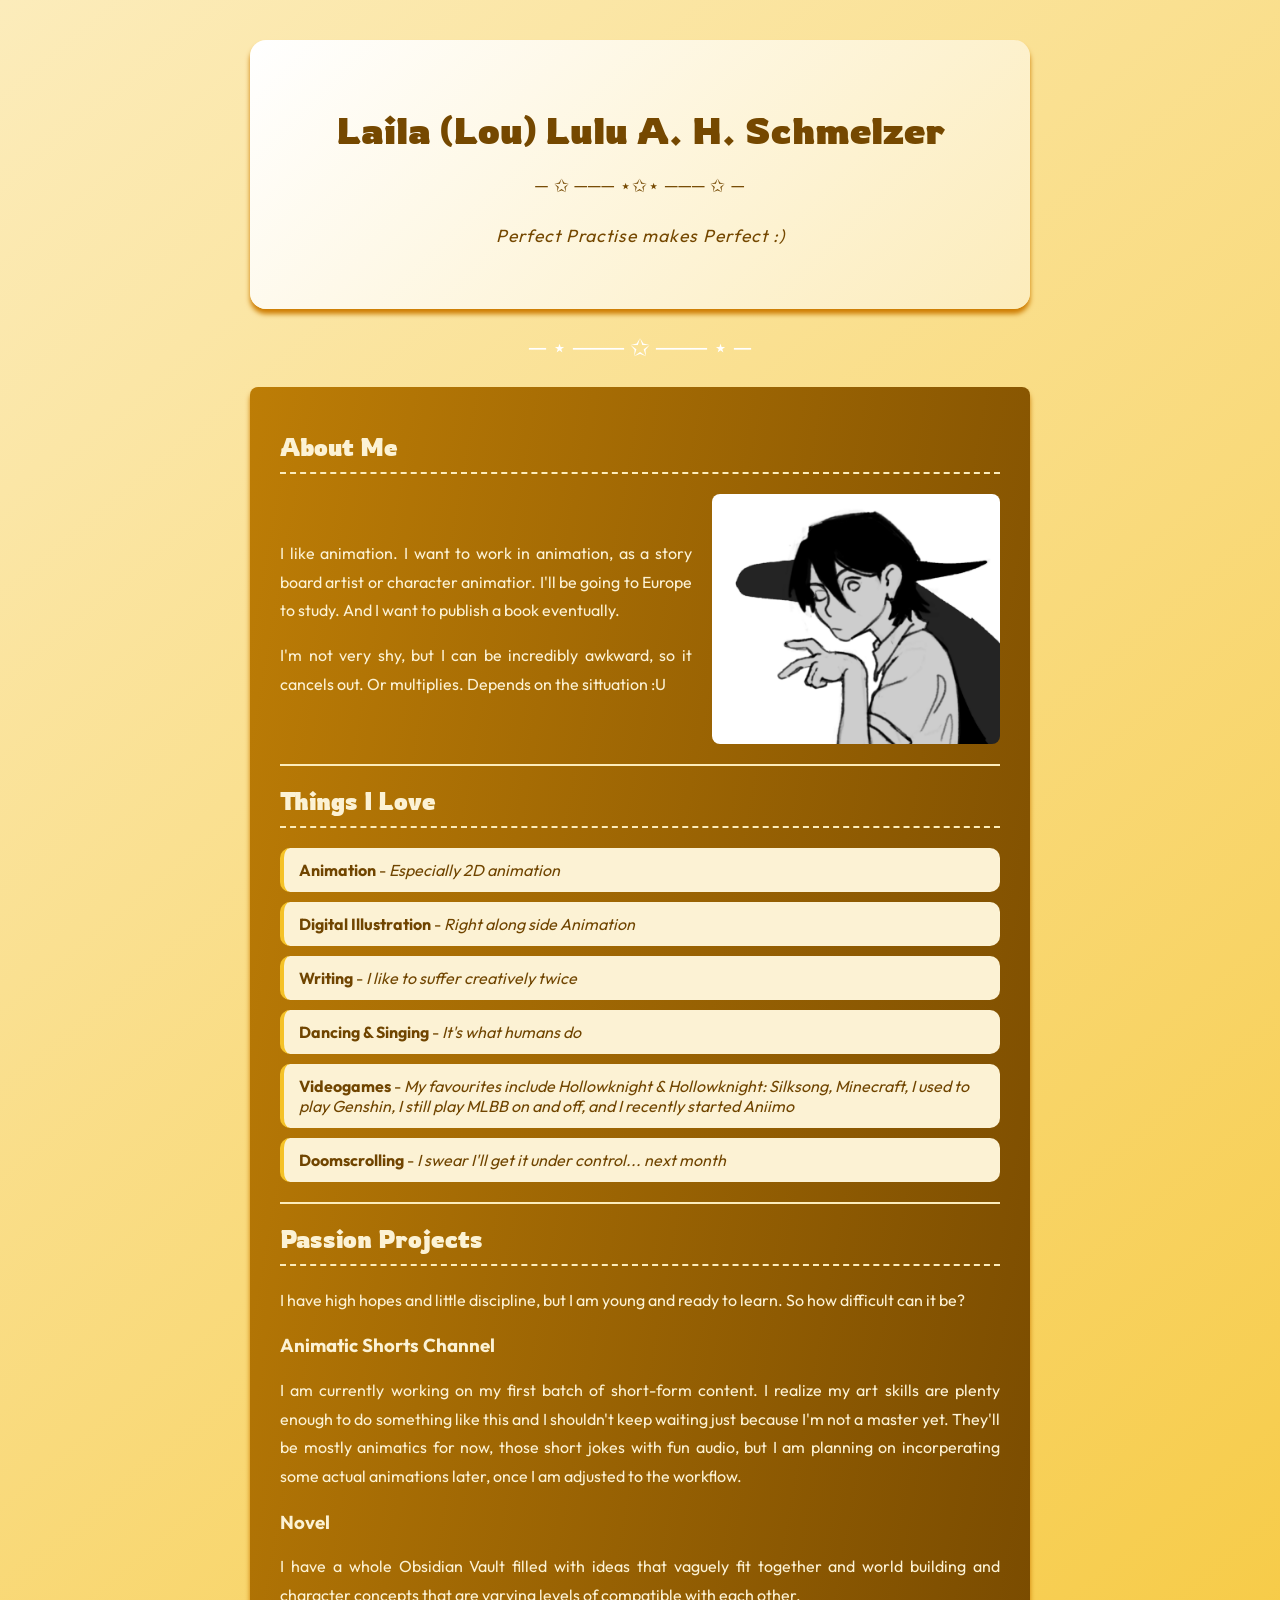
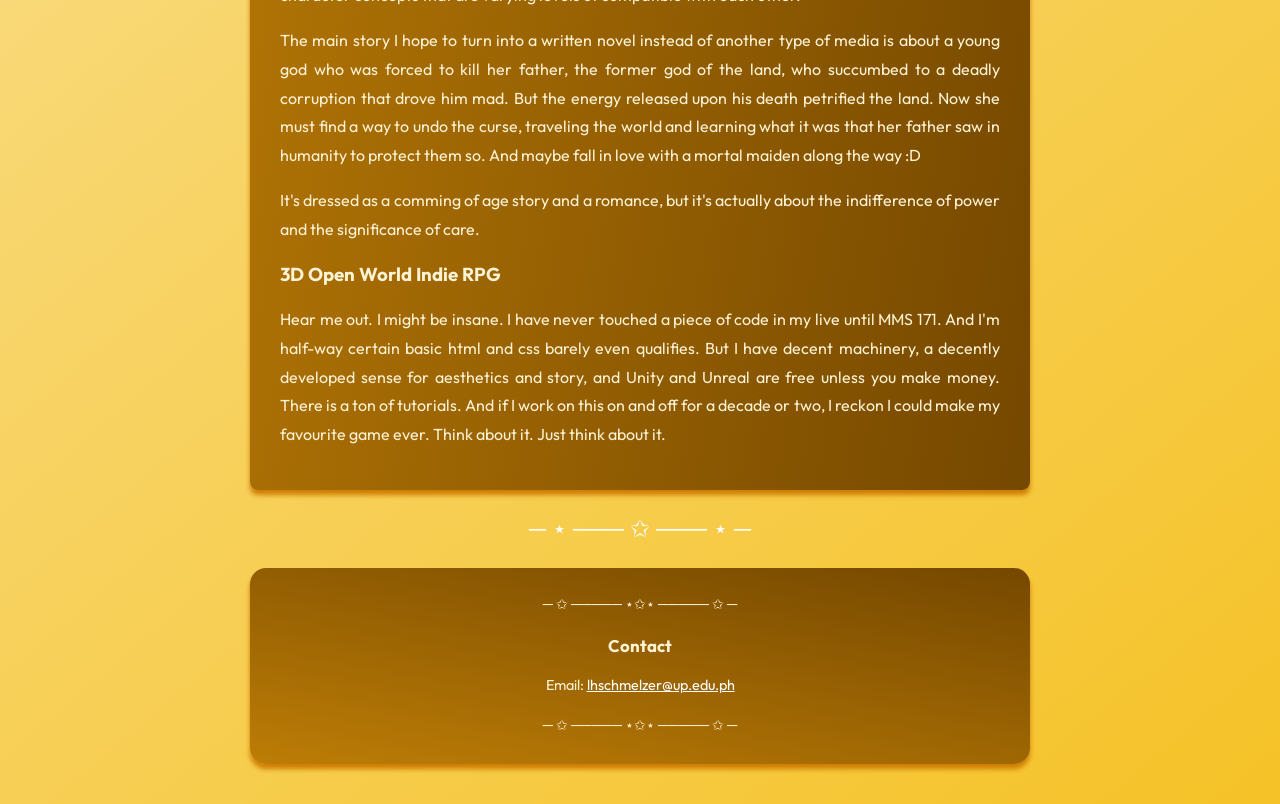
==== index.html @ 39e9dae7 "Update index.html" ====
<!DOCTYPE html>
<html lang="en">
  <head>
    <meta charset="utf-8">
    <meta name="viewport" content="width=device-width, initial-scale=1.0">
    <title>My Profile</title>
    <link rel="stylesheet" href="styles.css">
    <link rel="preconnect" href="https://fonts.googleapis.com">
    <link rel="preconnect" href="https://fonts.gstatic.com" crossorigin>
    <link href="https://fonts.googleapis.com/css2?family=Outfit:wght@100..900&family=Rowdies:wght@300;400;700&display=swap" rel="stylesheet">
  </head>
  <body>
    <div class="container">
    <header>
      <h1 style="text-align: center">Laila (Lou) Lulu A. H. Schmelzer</h1>
      <p style="text-align: center">─ ✩ ─── ⋆✩⋆ ─── ✩ ─</p>
      <p style="text-align: center"><em>Perfect Practise makes Perfect :)</em></p>
  </header>
  <main>
    <div class="decoration"> ─ ⋆ ─── ✩ ─── ⋆ ─ </div>
    <section>
      <h2>About Me</h2>
      <div class="image-text-row">
        <img src="piece.PNG" alt="stylized sketch of me, expression: curious/surprised" class="side-image">
        <div class="text-content">
          <p>I like animation. I want to work in animation, as a story board artist or character animatior. I'll be going to Europe to study. And I want to publish a book eventually.</p>
          <p>I'm not very shy, but I can be incredibly awkward, so it cancels out. Or multiplies. Depends on the sittuation :U</p>
          </div>
      </div>
    <hr>
      <h2>Things I Love</h2>
      <ul>
        <li> <b>Animation</b> - <em>Especially 2D animation</em></li>
        <li> <b>Digital Illustration</b> - <em>Right along side Animation</em></li>
        <li> <b>Writing</b> - <em>I like to suffer creatively twice</em></li>
        <li> <b>Dancing & Singing</b> - <em>It's what humans do</em></li>
        <li> <b>Videogames</b> - <em>My favourites include Hollowknight & Hollowknight: Silksong, Minecraft, 
          I used to play Genshin, I still play MLBB on and off, and I recently started Aniimo</em></li>
        <li> <b>Doomscrolling</b> - <em>I swear I'll get it under control... next month</em></li>
     </ul>
    <hr>
    <h2>Passion Projects</h2>
    <p>I have high hopes and little discipline, but I am young and ready to learn. So how difficult can it be?</p>
      <h3>Animatic Shorts Channel</h3>
      <p>I am currently working on my first batch of short-form content. I realize my art skills are plenty 
        enough to do something like this and I shouldn't keep waiting just because I'm not a master yet. They'll 
        be mostly animatics for now, those short jokes with fun audio, but I am planning on incorperating some 
        actual animations later, once I am adjusted to the workflow.</p>
      <h3>Novel</h3>
      <p>I have a whole Obsidian Vault filled with ideas that vaguely fit together and world building and character 
        concepts that are varying levels of compatible with each other.</p>
      <p>The main story I hope to turn into a written novel instead of another type of media is about a young god who 
        was forced to kill her father, the former god of the land, who succumbed to a deadly corruption that drove him mad. 
        But the energy released upon his death petrified the land. Now she must find a way to undo the curse, traveling 
        the world and learning what it was that her father saw in humanity to protect them so. And maybe fall in love 
        with a mortal maiden along the way :D</p>
      <p>It's dressed as a comming of age story and a romance, but it's actually about the indifference of power and the 
        significance of care.</p>
      <h3>3D Open World Indie RPG</h3>
      <p>Hear me out. I might be insane. I have never touched a piece of code in my live until MMS 171. And I'm half-way 
        certain basic html and css barely even qualifies. But I have decent machinery, a decently developed sense for 
        aesthetics and story, and Unity and Unreal are free unless you make money. There is a ton of tutorials. And if I work 
        on this on and off for a decade or two, I reckon I could make my favourite game ever. Think about it. Just think about it.</p>
    </section>
  <div class="decoration"> ─ ⋆ ─── ✩ ─── ⋆ ─ </div>
  </main>
  <footer>
      <p style="text-align: center">─ ✩ ───── ⋆✩⋆ ───── ✩ ─</p>
      <h3 style="text-align: center">Contact</h3>
      <p style="text-align: center">Email:
        <a href=lhschmelzer@up.edu.ph >lhschmelzer@up.edu.ph</a>
      </p>
      <p style="text-align: center">─ ✩ ───── ⋆✩⋆ ───── ✩ ─</p>
  </footer>
  </div>
  </body>
</html>
---- styles.css ----
* {
  box-sizing: border-box;
}
body {
  background: linear-gradient(140deg, #fcecbb, #f5c227);
  margin: 0;
  padding: 40px 20px;
}
.container {
  max-width: 780px;
  margin: auto;
}
p {
  text-align: justify;
}
header {
  background: linear-gradient(135deg, white, #fcecbb);
  color: #754800;
  text-align: center;
  padding: 40px 20px;
  border-radius: 16px;
  box-shadow: 0 5px 5px #ce7d03;
  overflow: hidden;
  transition: transform 0.3s ease, box-shadow 0.3s ease;
}
header h1 {
  color: #754800;
  font-family: "Rowdies", sans-serif;
  font-size: 2.4em;
  margin-bottom: 10px;
}
header p {
  font-size: 1.1em;
  letter-spacing: 1px;
}
header:hover {
  transform: translateY(-4px);
}
.decoration {
  text-align: center;
  color: white;
  font-size: 24px;
  margin: 25px 0;
}
hr {
  border: none;
  height: 2px;
  background: #fcecbb;
  margin: 20px 0;
}
img {
  max-width: 40%;
  height: auto;
  border-radius: 8px;
  display: block;
}
section {
  background: linear-gradient(100deg, #bd7d06, #754800);
  color: #FCF2D4;
  padding: 25px 30px;
  margin-bottom: 22px;
  border-radius: 8px;
  border: 0px;
  box-shadow: 0 5px 5px #ce7d03;
  transition: transform 0.3s ease, box-shadow 0.3s ease;
}
section:hover {
  transform: translateY(-3px);
}
.image-text-row {
  display: flex;
  align-items: center;
  gap: 20px;
  flex-direction: row-reverse;
}
.side-image {
  max-width: 40%;
  height: auto;
  border-radius: 8px;
}
.text-content {
  flex: 1;
}
@media (max-width: 600px) {
  .image-text-row {
    flex-direction: column;
    gap: 0px;
  }
  .side-image {
    max-width: 80%;
    margin: 0;
  }
}
footer {
  text-align: center;
  background: linear-gradient(10deg, #bd7d06, #754800);
  color: #FCF2D4;
  padding: 10px;
  font-size: 0.9em;
  border-radius: 16px;
  box-shadow: 0 5px 5px #ce7d03;
  overflow: hidden;
  transition: transform 0.3s ease, box-shadow 0.3s ease;
}
footer:hover {
  transform: translateY(-3px);
}
h2 {
  border-bottom: 2px dashed #fcecbb;
  padding-bottom: 10px;
  font-family: "Rowdies", sans-serif;
}
h3 {
  font-family: "Outfit", sans-serif;
}
p {
  line-height: 1.8;
  font-family: "Outfit", sans-serif;
}
ul {
  list-style: none;
  padding-left: 0;
  font-family: "Outfit", sans-serif
}
li {
  background: #FCF2D4;
  color: #704500;
  margin: 10px 0;
  padding: 12px 15px;
  border-radius: 10px;
  border-left: 4px solid #f5c227;
}
h1:hover {
  transform: translateY(-4px);
  transition: transform 0.3s ease, box-shadow 0.3s ease;
}
h2:hover {
  transform: translateY(-4px);
  transition: transform 0.3s ease, box-shadow 0.3s ease;
}
h3:hover {
  transform: translateY(-4px);
  transition: transform 0.3s ease, box-shadow 0.3s ease;
}
p:hover {
  transform: translateY(-4px);
  transition: transform 0.3s ease, box-shadow 0.3s ease;
}
li:hover {
  transform: translateY(-4px);
  transition: transform 0.3s ease, box-shadow 0.3s ease;
}
:hover {
  transform: translateY(-4px);
  transition: transform 0.3s ease, box-shadow 0.3s ease;
}
a:link {
  color: white;
}
.outfit-custom {
  font-family: "Outfit", sans-serif;
  font-optical-sizing: auto;
  font-weight: 400;
  font-style: normal;
}
.rowdies-regular {
  font-family: "Rowdies", sans-serif;
  font-weight: 400;
  font-style: normal;
}
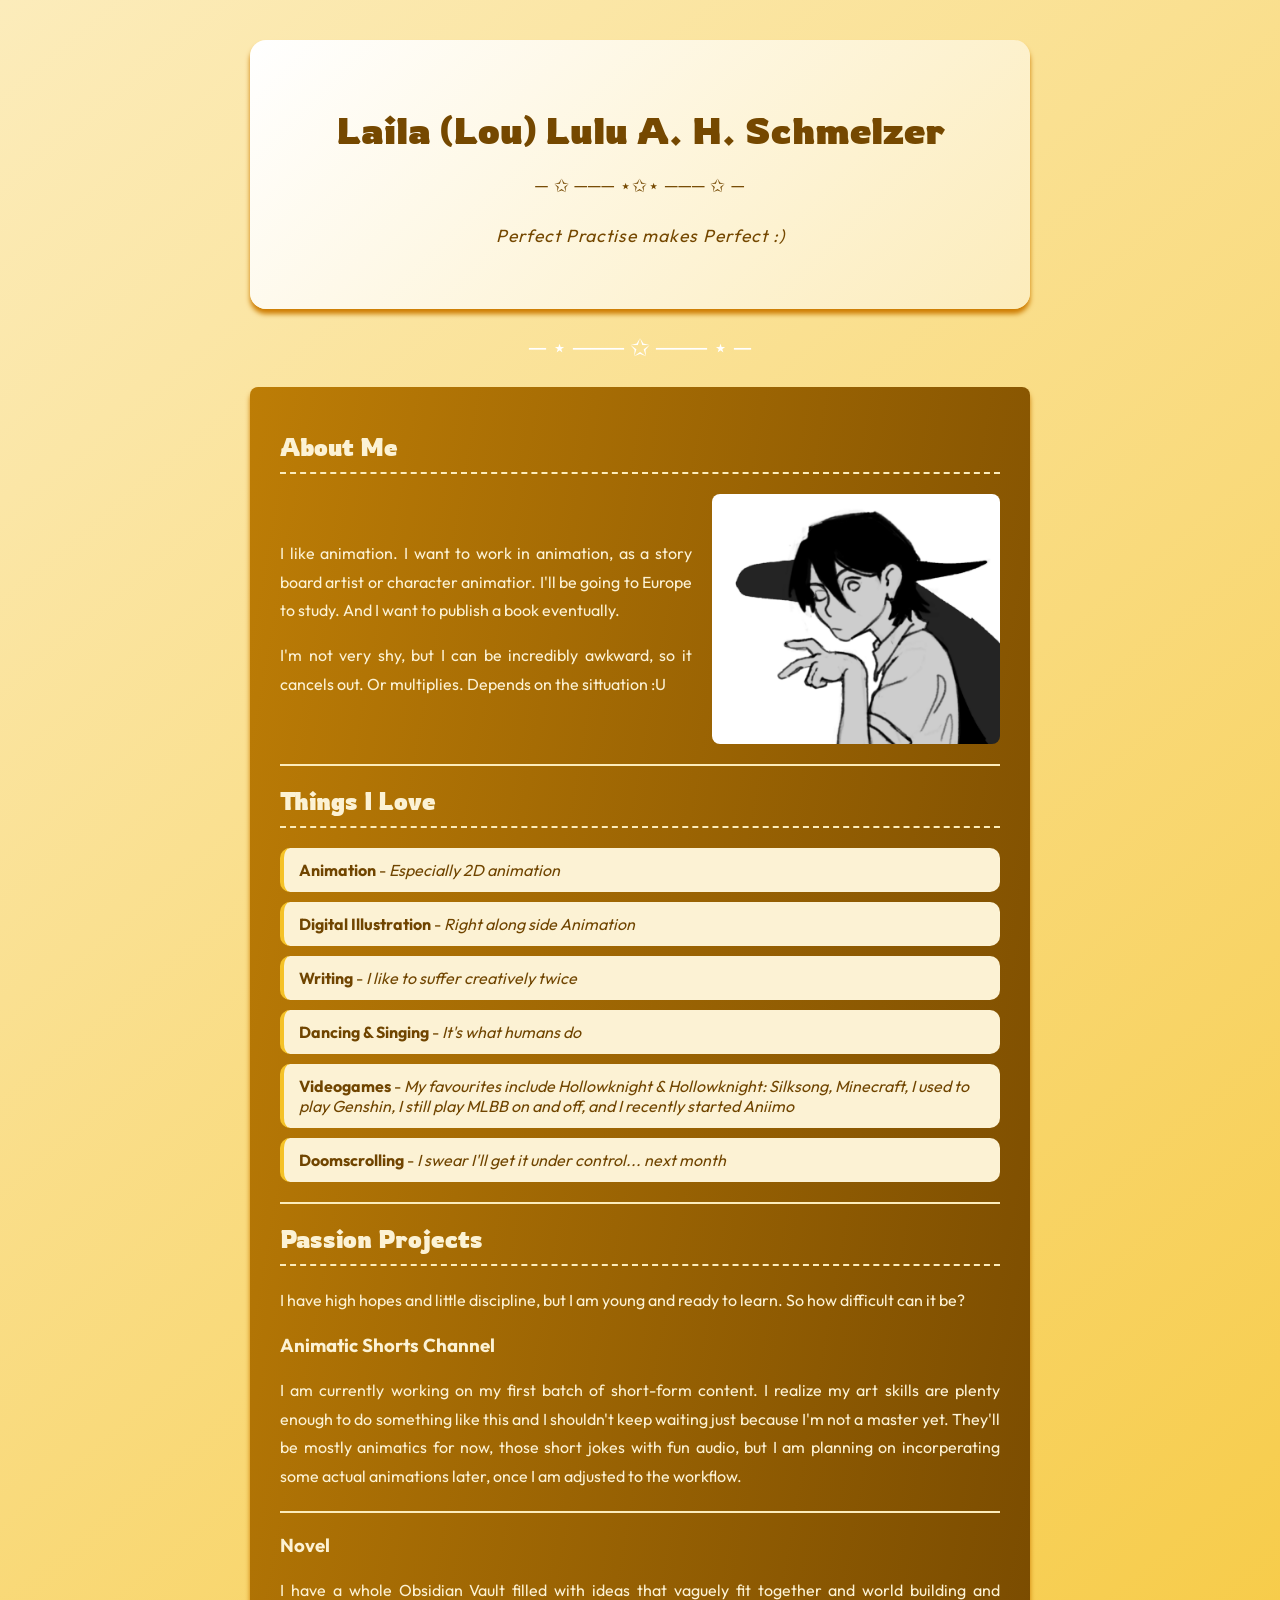
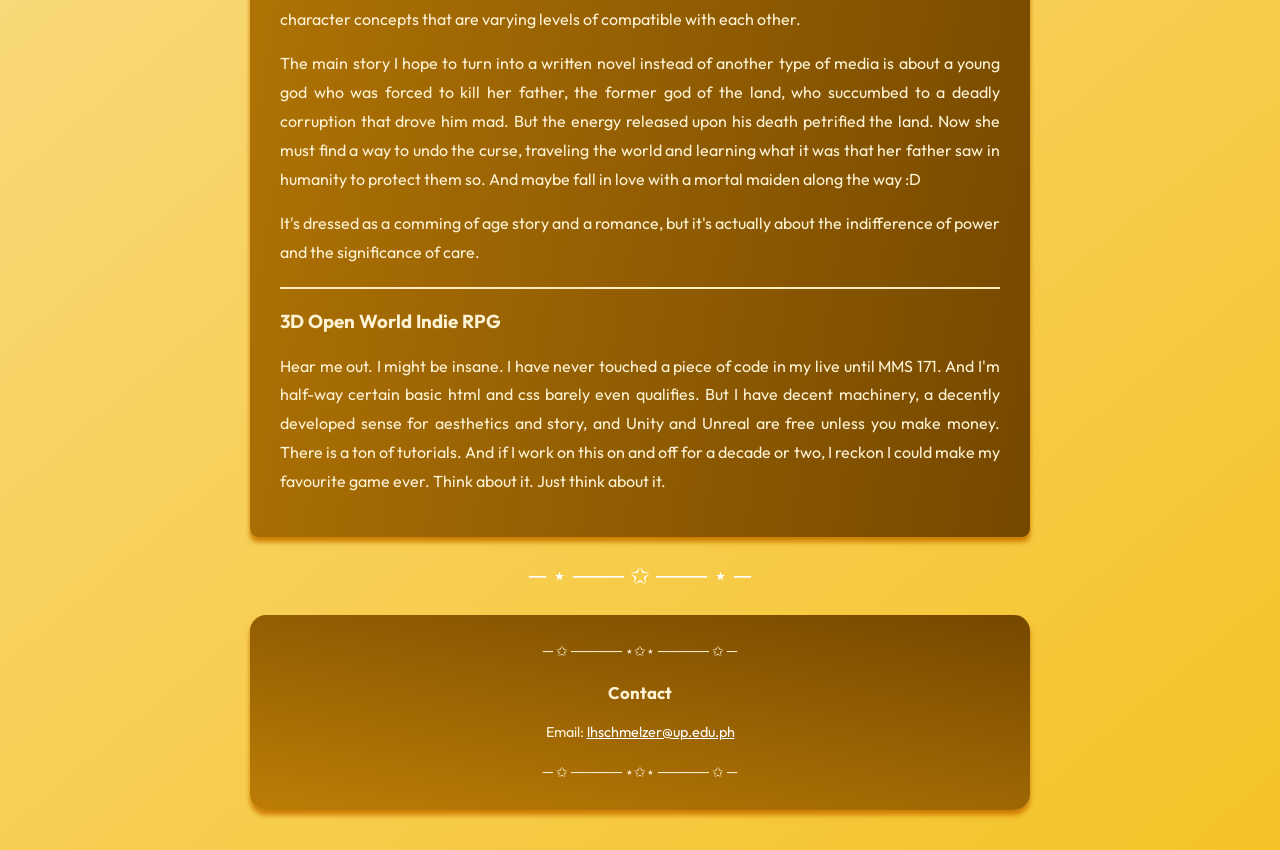
==== commit 60ae78b1: "Update index.html" ====
--- a/index.html
+++ b/index.html
@@ -25,7 +25,7 @@
         <div class="text-content">
           <p>I like animation. I want to work in animation, as a story board artist or character animatior. I'll be going to Europe to study. And I want to publish a book eventually.</p>
           <p>I'm not very shy, but I can be incredibly awkward, so it cancels out. Or multiplies. Depends on the sittuation :U</p>
-          </div>
+        </div>
       </div>
     <hr>
       <h2>Things I Love</h2>
@@ -46,6 +46,7 @@
         enough to do something like this and I shouldn't keep waiting just because I'm not a master yet. They'll 
         be mostly animatics for now, those short jokes with fun audio, but I am planning on incorperating some 
         actual animations later, once I am adjusted to the workflow.</p>
+      <hr>
       <h3>Novel</h3>
       <p>I have a whole Obsidian Vault filled with ideas that vaguely fit together and world building and character 
         concepts that are varying levels of compatible with each other.</p>
@@ -56,6 +57,7 @@
         with a mortal maiden along the way :D</p>
       <p>It's dressed as a comming of age story and a romance, but it's actually about the indifference of power and the 
         significance of care.</p>
+      <hr>
       <h3>3D Open World Indie RPG</h3>
       <p>Hear me out. I might be insane. I have never touched a piece of code in my live until MMS 171. And I'm half-way 
         certain basic html and css barely even qualifies. But I have decent machinery, a decently developed sense for 
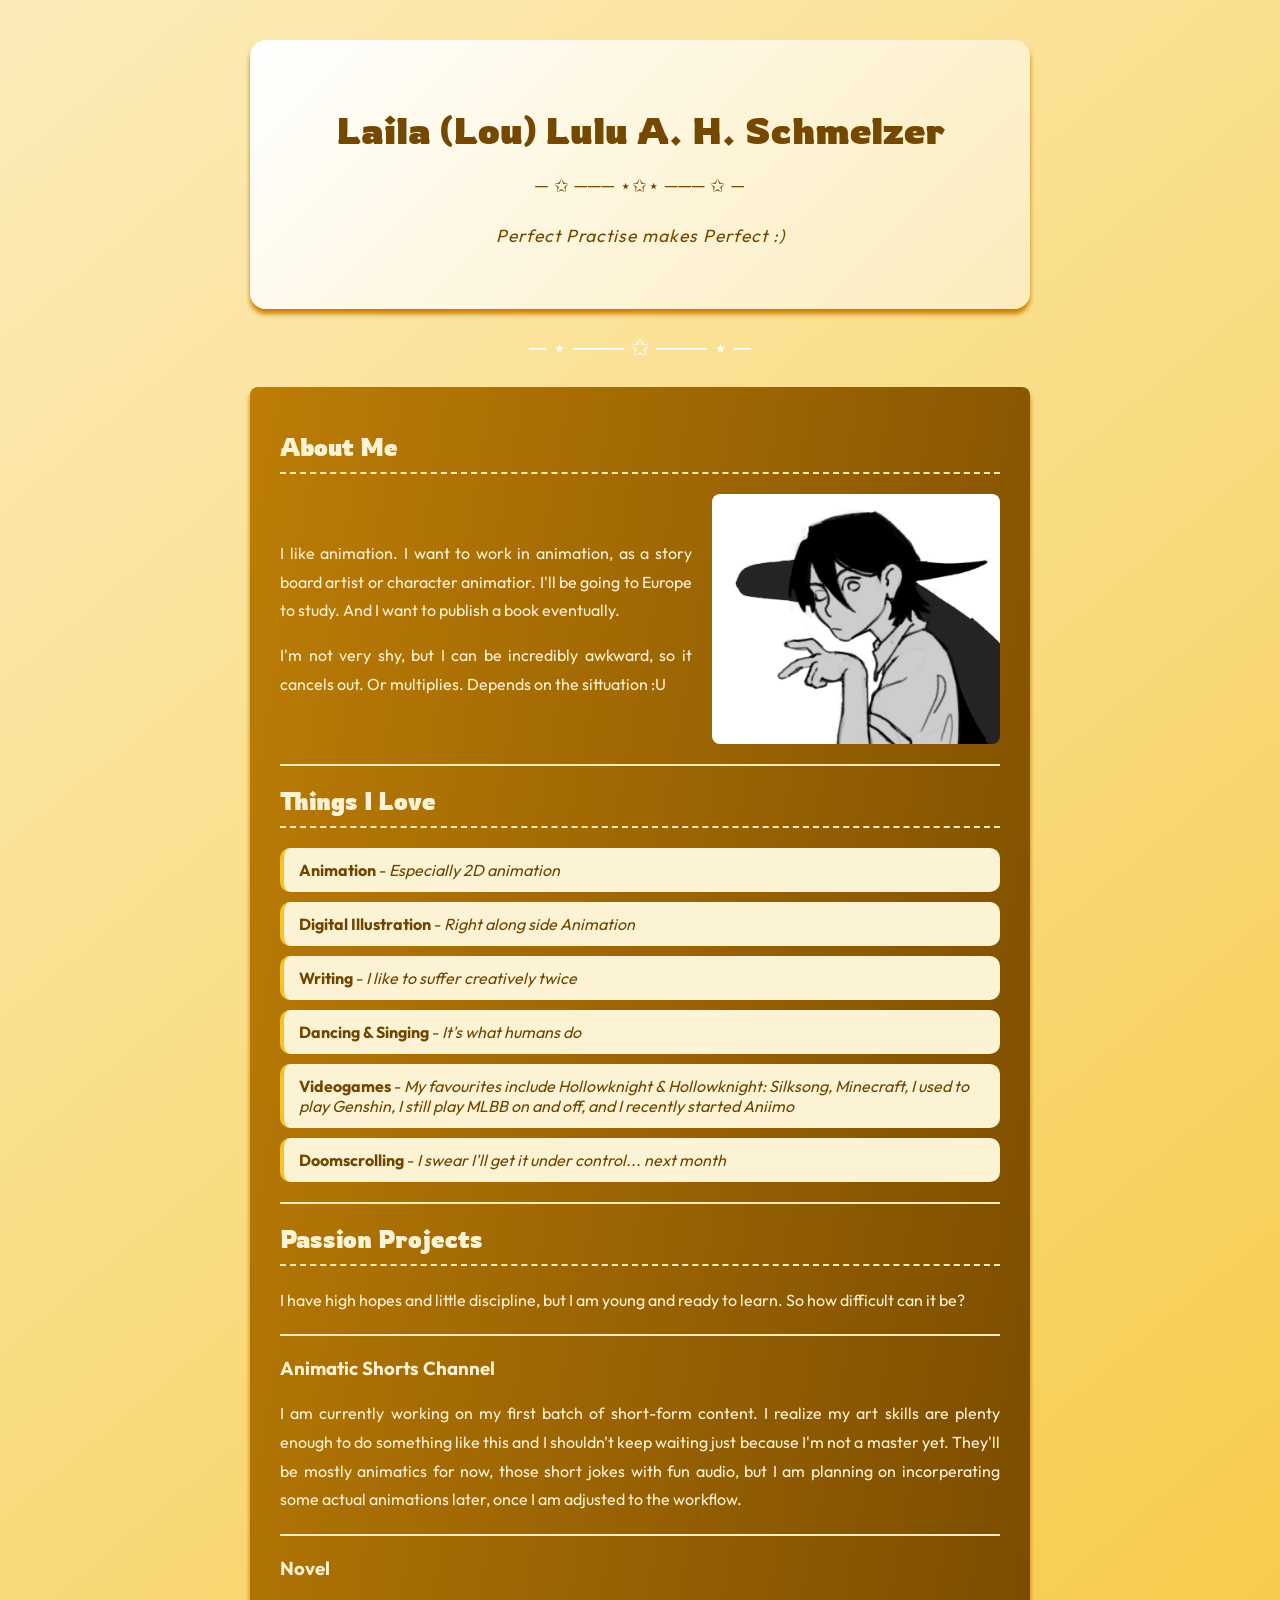
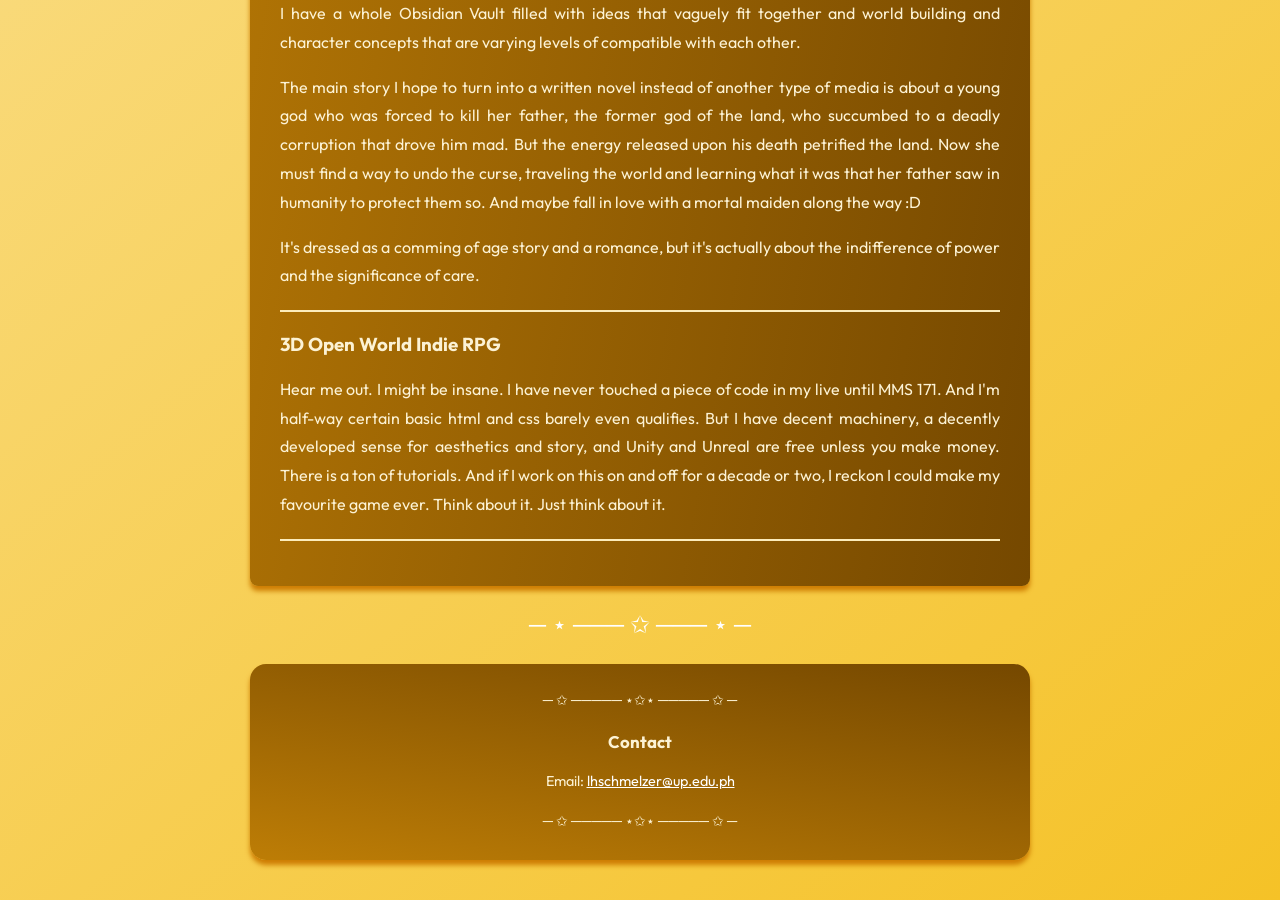
==== commit 2e6cd84b: "Update index.html" ====
--- a/index.html
+++ b/index.html
@@ -41,6 +41,7 @@
     <hr>
     <h2>Passion Projects</h2>
     <p>I have high hopes and little discipline, but I am young and ready to learn. So how difficult can it be?</p>
+      <hr>
       <h3>Animatic Shorts Channel</h3>
       <p>I am currently working on my first batch of short-form content. I realize my art skills are plenty 
         enough to do something like this and I shouldn't keep waiting just because I'm not a master yet. They'll 
@@ -63,6 +64,7 @@
         certain basic html and css barely even qualifies. But I have decent machinery, a decently developed sense for 
         aesthetics and story, and Unity and Unreal are free unless you make money. There is a ton of tutorials. And if I work 
         on this on and off for a decade or two, I reckon I could make my favourite game ever. Think about it. Just think about it.</p>
+      <hr>
     </section>
   <div class="decoration"> ─ ⋆ ─── ✩ ─── ⋆ ─ </div>
   </main>
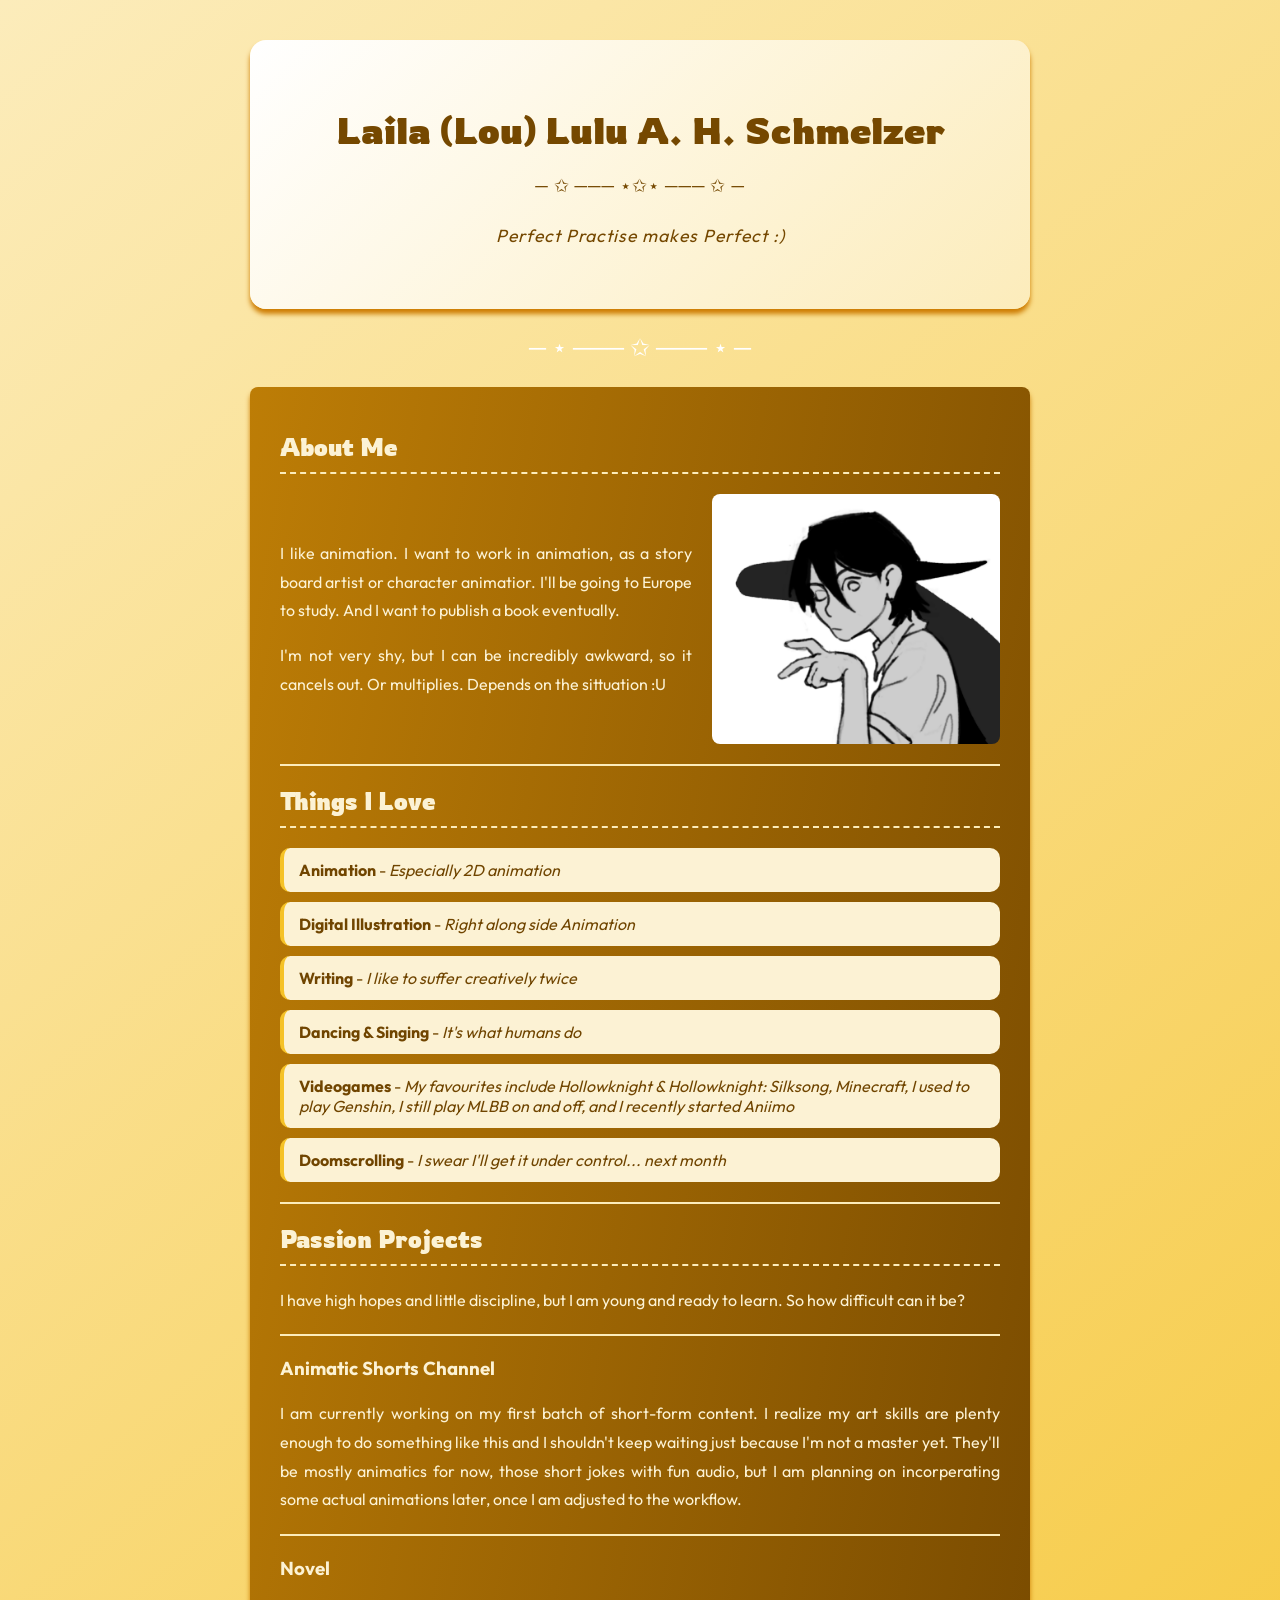
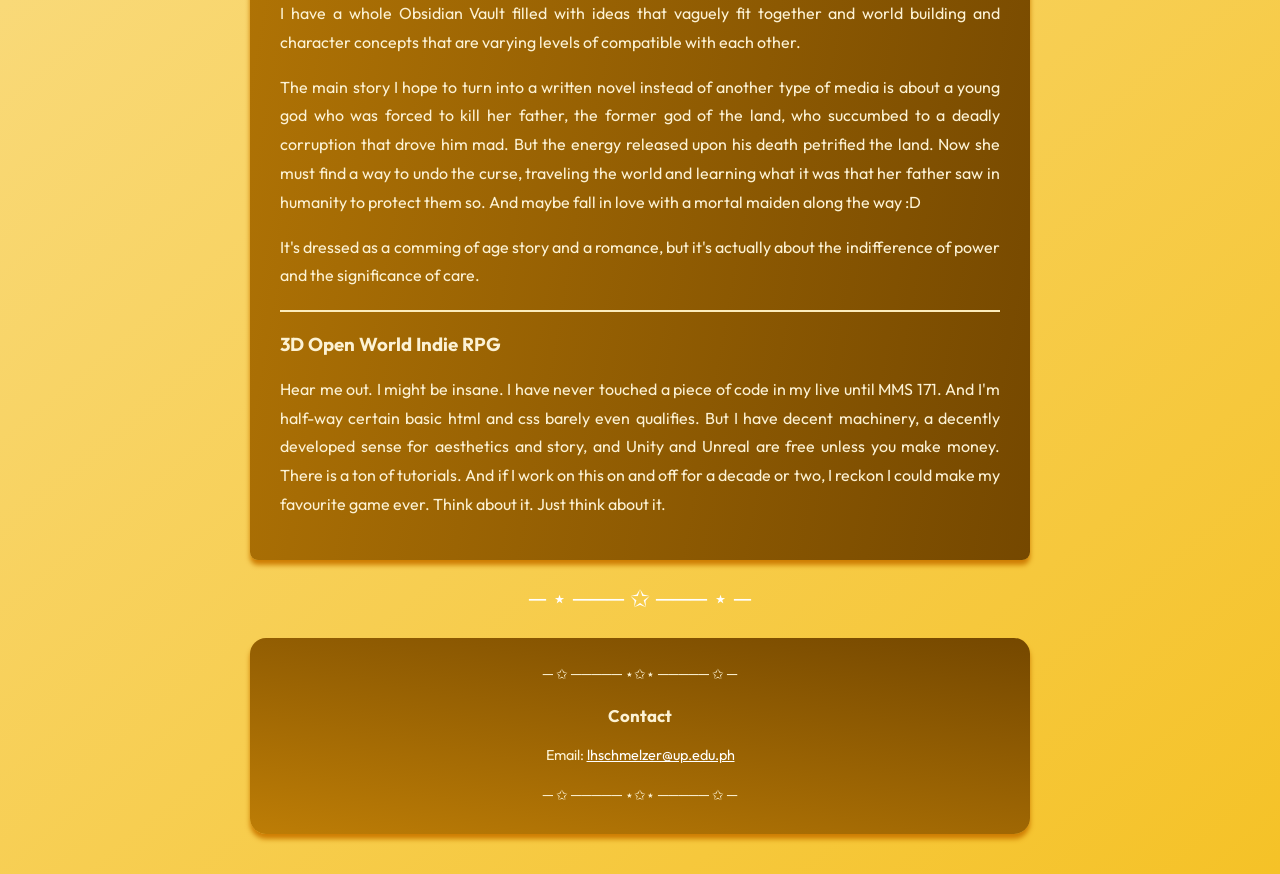
==== commit 6f702ab7: "Update index.html" ====
--- a/index.html
+++ b/index.html
@@ -64,7 +64,6 @@
         certain basic html and css barely even qualifies. But I have decent machinery, a decently developed sense for 
         aesthetics and story, and Unity and Unreal are free unless you make money. There is a ton of tutorials. And if I work 
         on this on and off for a decade or two, I reckon I could make my favourite game ever. Think about it. Just think about it.</p>
-      <hr>
     </section>
   <div class="decoration"> ─ ⋆ ─── ✩ ─── ⋆ ─ </div>
   </main>
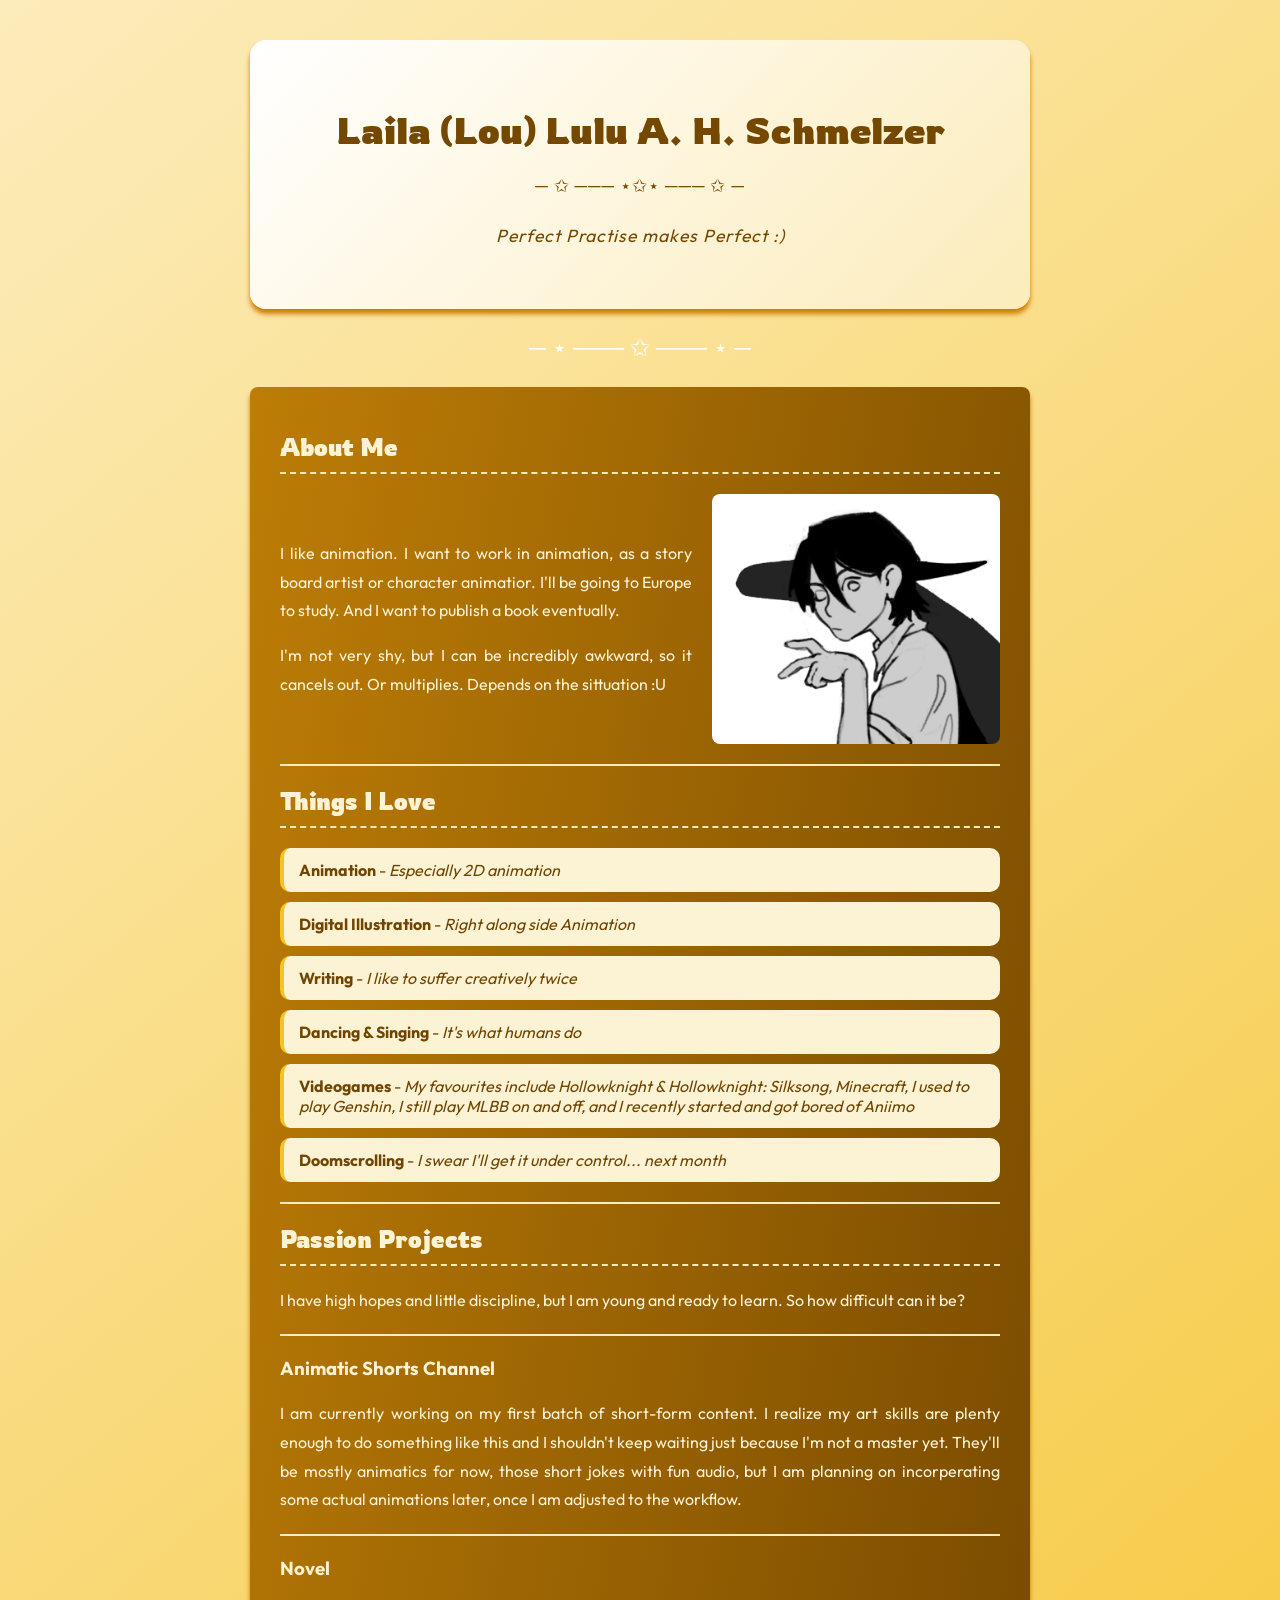
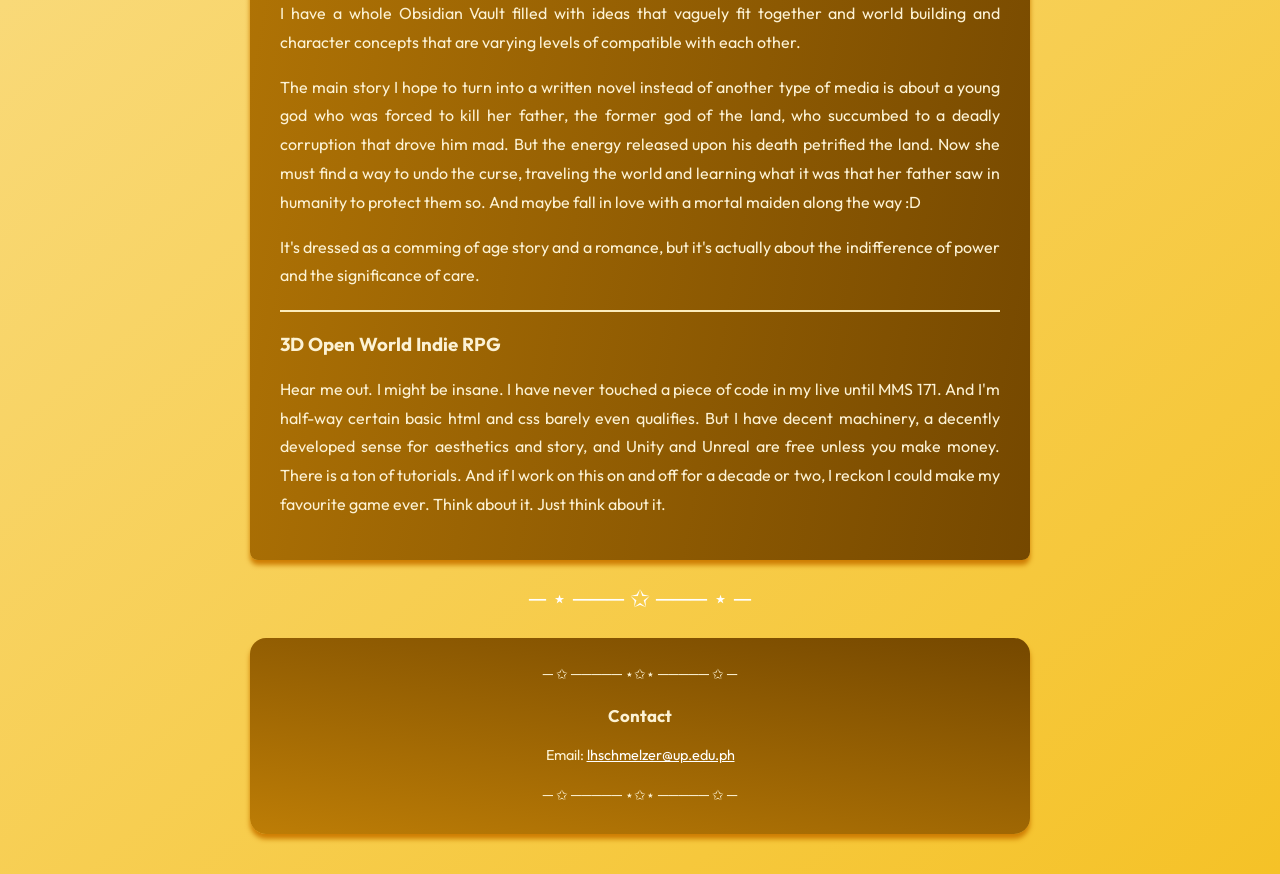
==== commit 0cb43f97: "Update index.html" ====
--- a/index.html
+++ b/index.html
@@ -35,7 +35,7 @@
         <li> <b>Writing</b> - <em>I like to suffer creatively twice</em></li>
         <li> <b>Dancing & Singing</b> - <em>It's what humans do</em></li>
         <li> <b>Videogames</b> - <em>My favourites include Hollowknight & Hollowknight: Silksong, Minecraft, 
-          I used to play Genshin, I still play MLBB on and off, and I recently started Aniimo</em></li>
+          I used to play Genshin, I still play MLBB on and off, and I recently started and got bored of Aniimo</em></li>
         <li> <b>Doomscrolling</b> - <em>I swear I'll get it under control... next month</em></li>
      </ul>
     <hr>
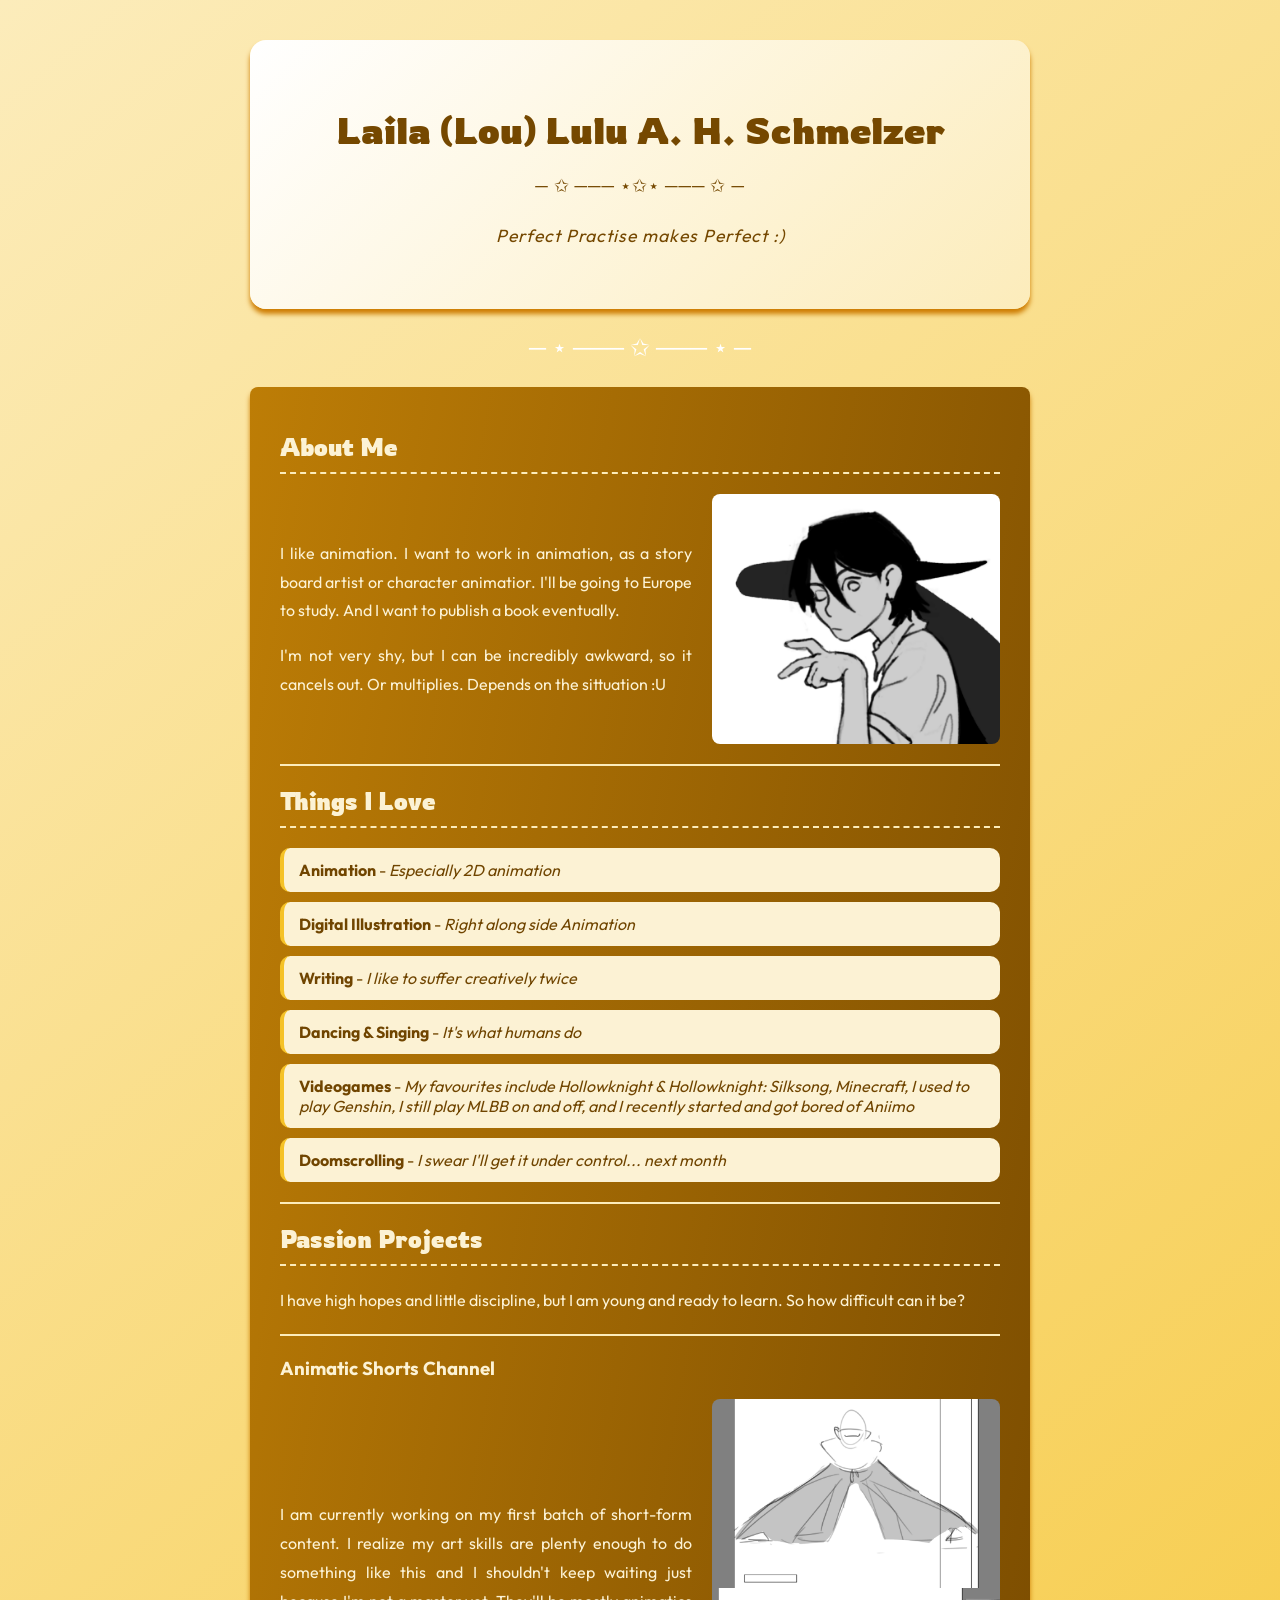
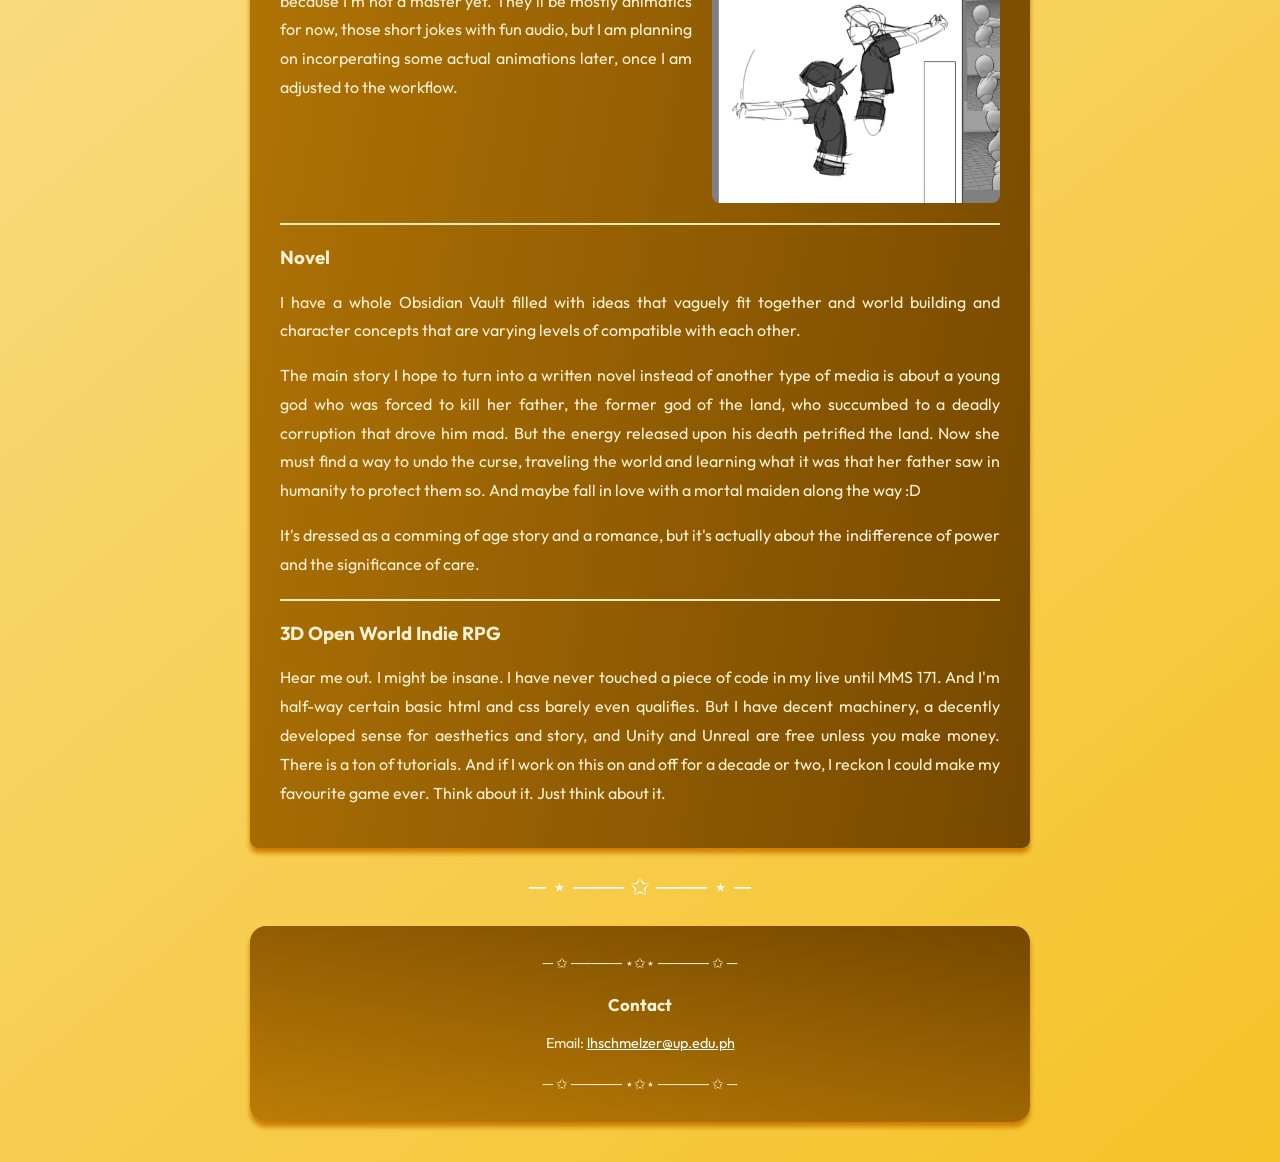
==== commit 079b4128: "Update index.html" ====
--- a/index.html
+++ b/index.html
@@ -43,10 +43,12 @@
     <p>I have high hopes and little discipline, but I am young and ready to learn. So how difficult can it be?</p>
       <hr>
       <h3>Animatic Shorts Channel</h3>
-      <p>I am currently working on my first batch of short-form content. I realize my art skills are plenty 
-        enough to do something like this and I shouldn't keep waiting just because I'm not a master yet. They'll 
-        be mostly animatics for now, those short jokes with fun audio, but I am planning on incorperating some 
-        actual animations later, once I am adjusted to the workflow.</p>
+      <div class="image-text-row">
+        <img src="Other.PNG" alt="screenshots of sketches of my work-in-progress shorts">
+        <div class="text-content">
+          <p>I am currently working on my first batch of short-form content. I realize my art skills are plenty enough to do something like this and I shouldn't keep waiting just because I'm not a master yet. They'll be mostly animatics for now, those short jokes with fun audio, but I am planning on incorperating some actual animations later, once I am adjusted to the workflow.</p>
+        </div>
+      </div>
       <hr>
       <h3>Novel</h3>
       <p>I have a whole Obsidian Vault filled with ideas that vaguely fit together and world building and character 
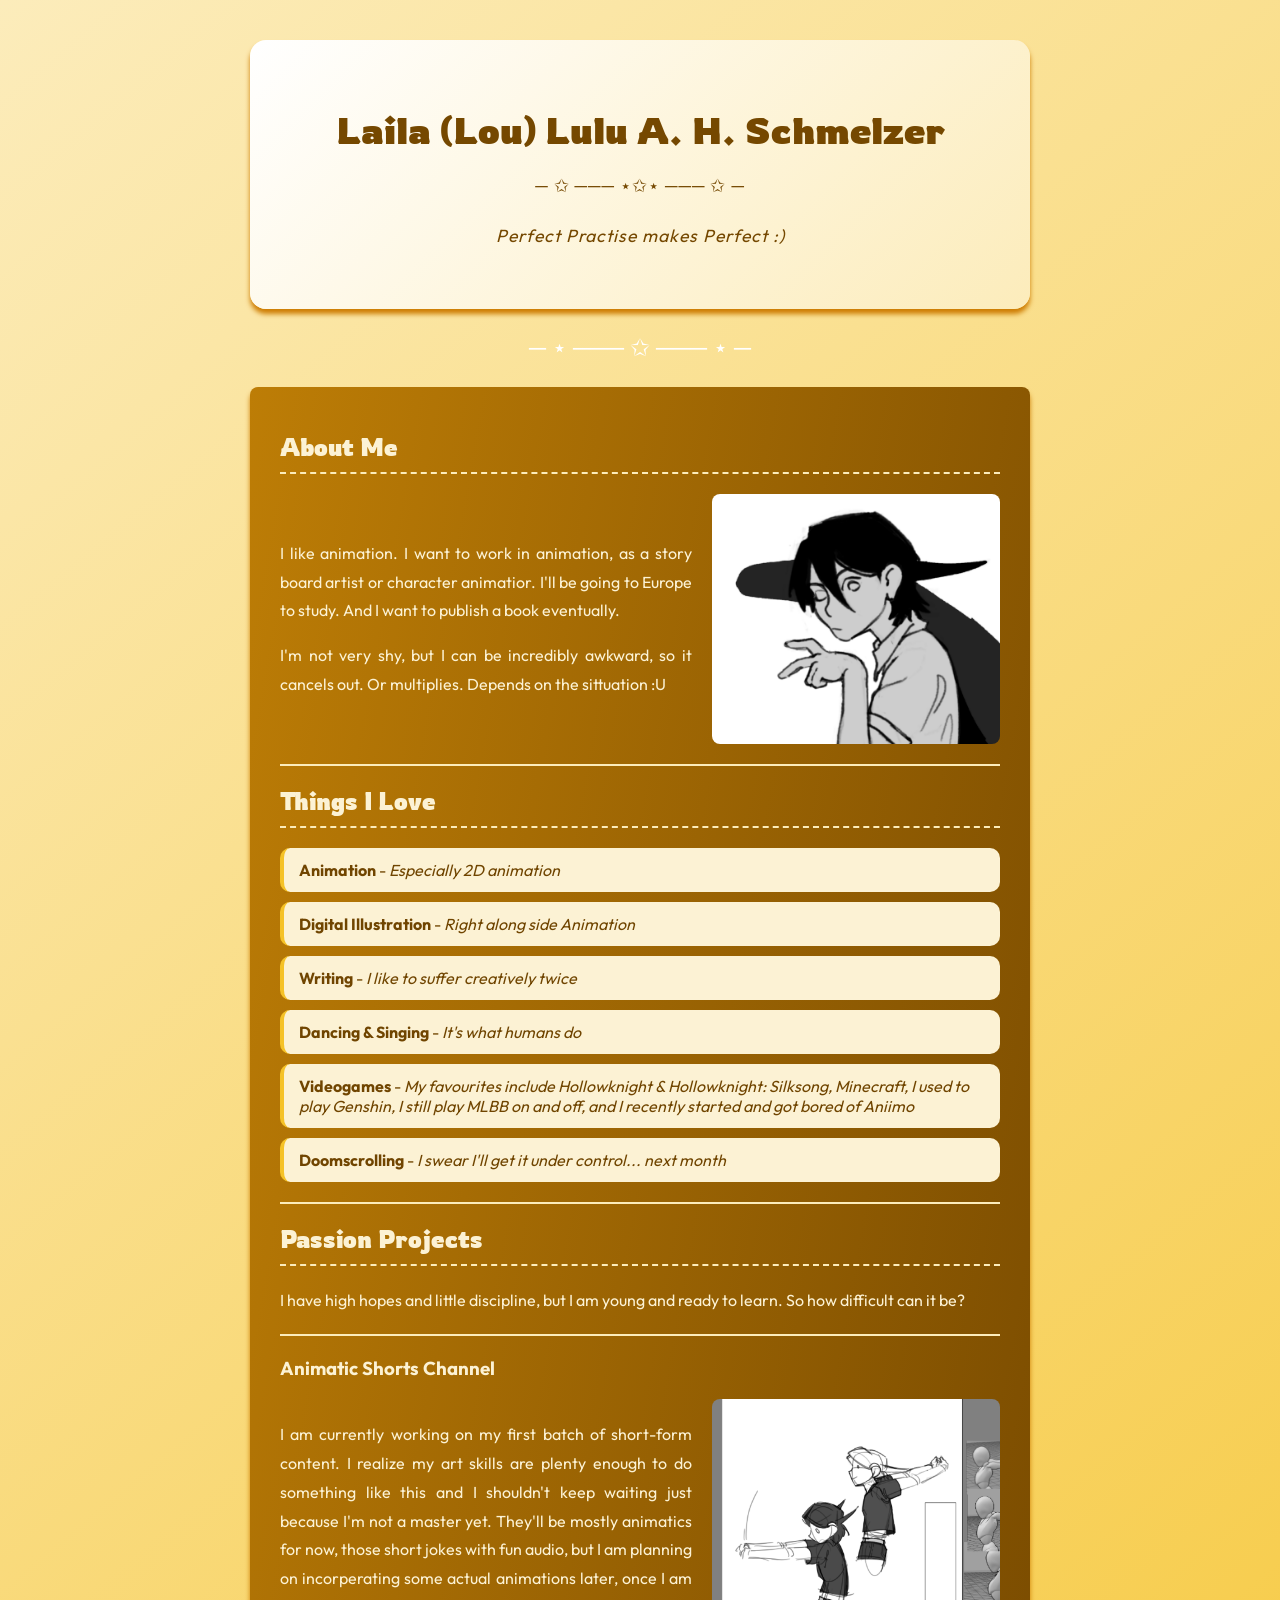
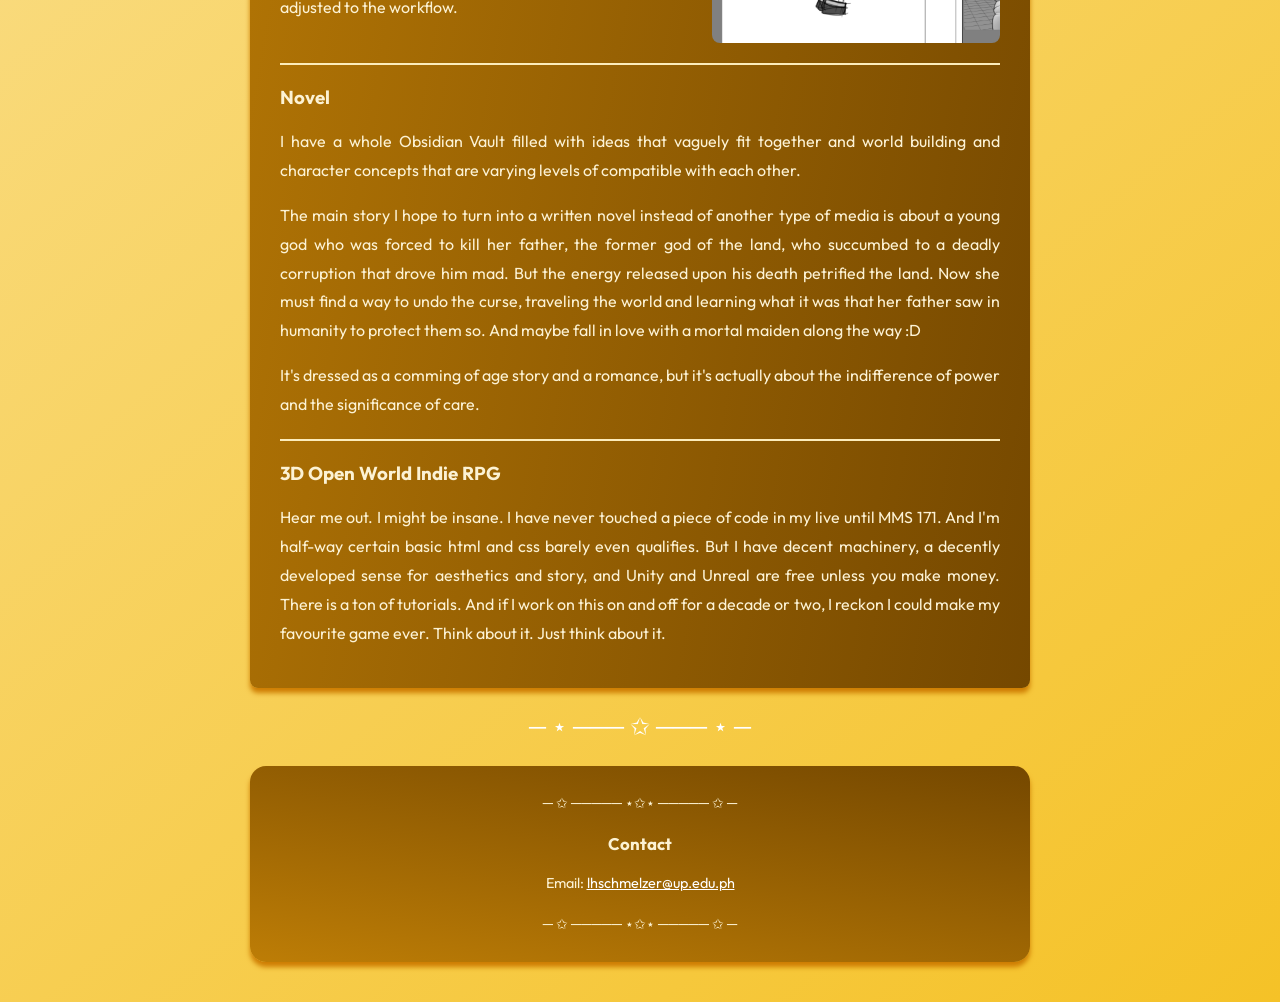
==== commit 134fbfb9: "Update index.html" ====
--- a/index.html
+++ b/index.html
@@ -44,7 +44,7 @@
       <hr>
       <h3>Animatic Shorts Channel</h3>
       <div class="image-text-row">
-        <img src="Other.PNG" alt="screenshots of sketches of my work-in-progress shorts">
+        <img src="Other.PNG" alt="screenshots of sketches of my work-in-progress shorts" class="side-image">
         <div class="text-content">
           <p>I am currently working on my first batch of short-form content. I realize my art skills are plenty enough to do something like this and I shouldn't keep waiting just because I'm not a master yet. They'll be mostly animatics for now, those short jokes with fun audio, but I am planning on incorperating some actual animations later, once I am adjusted to the workflow.</p>
         </div>
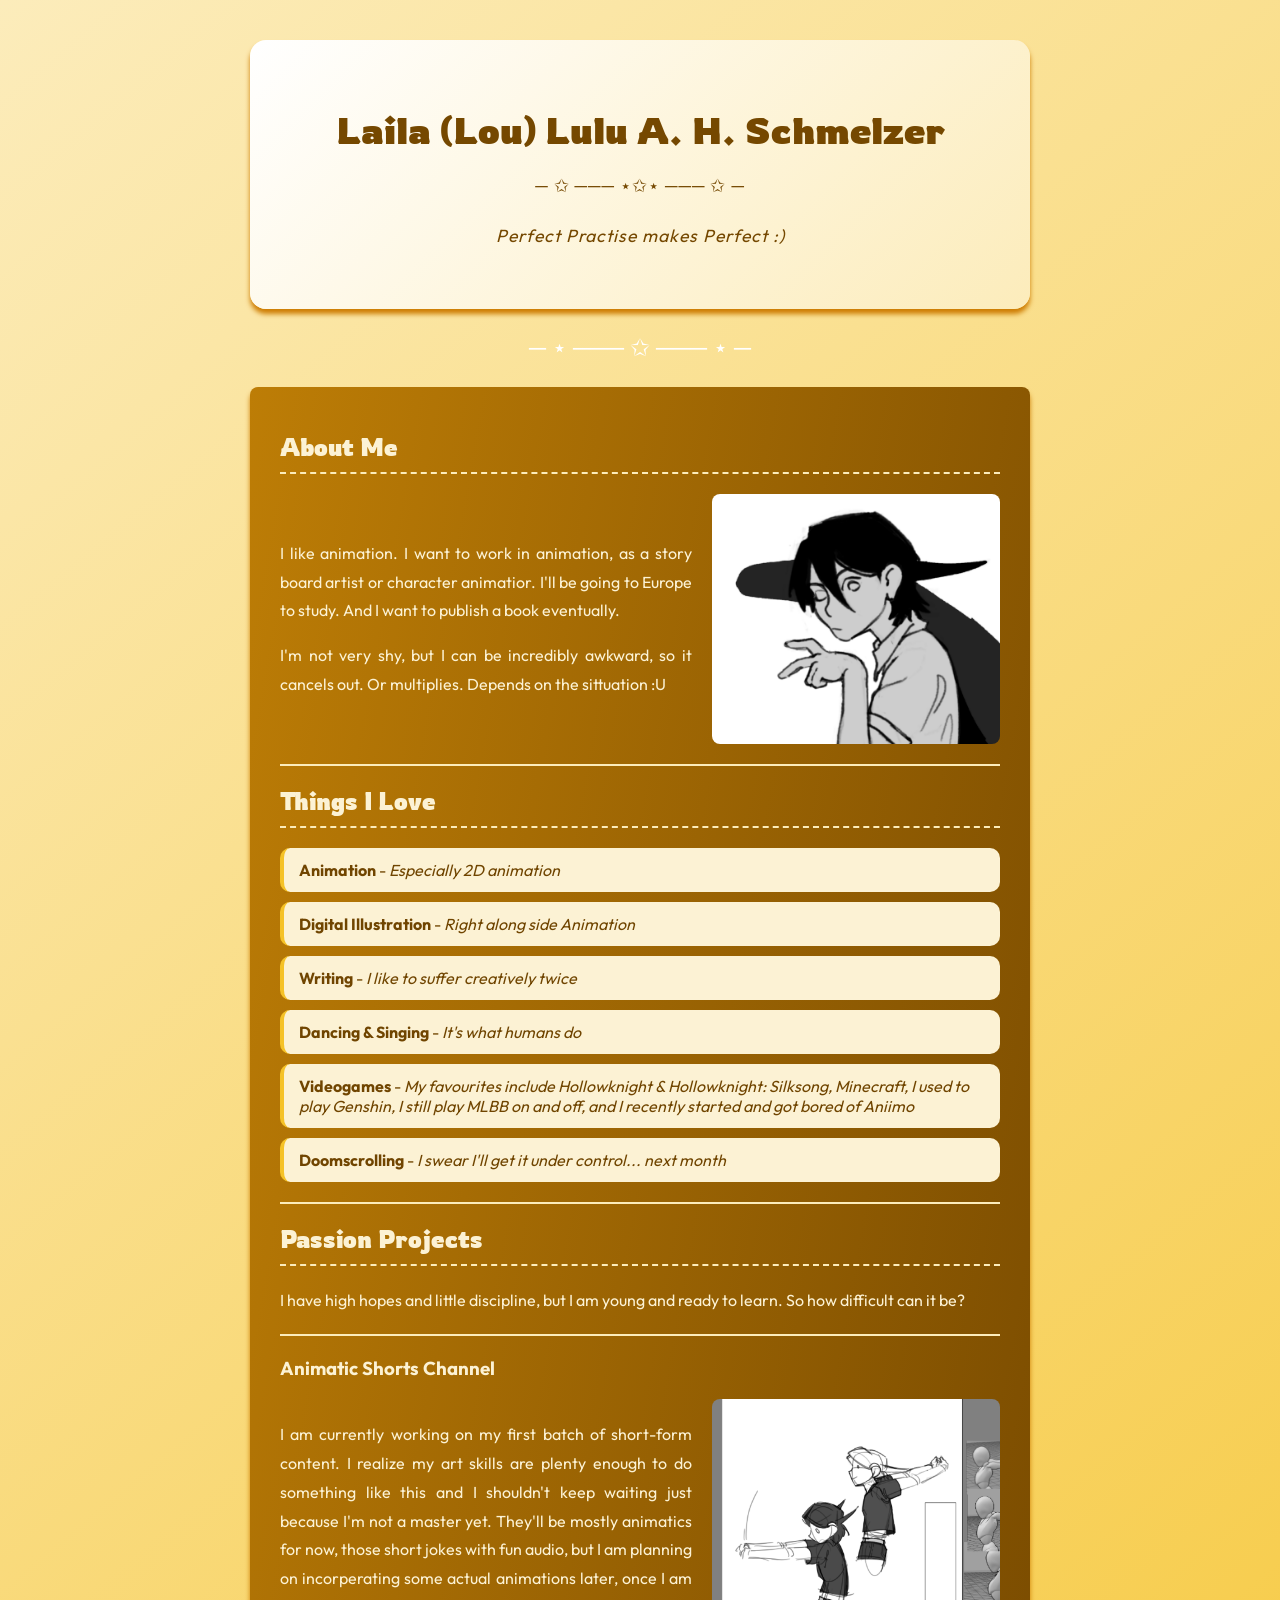
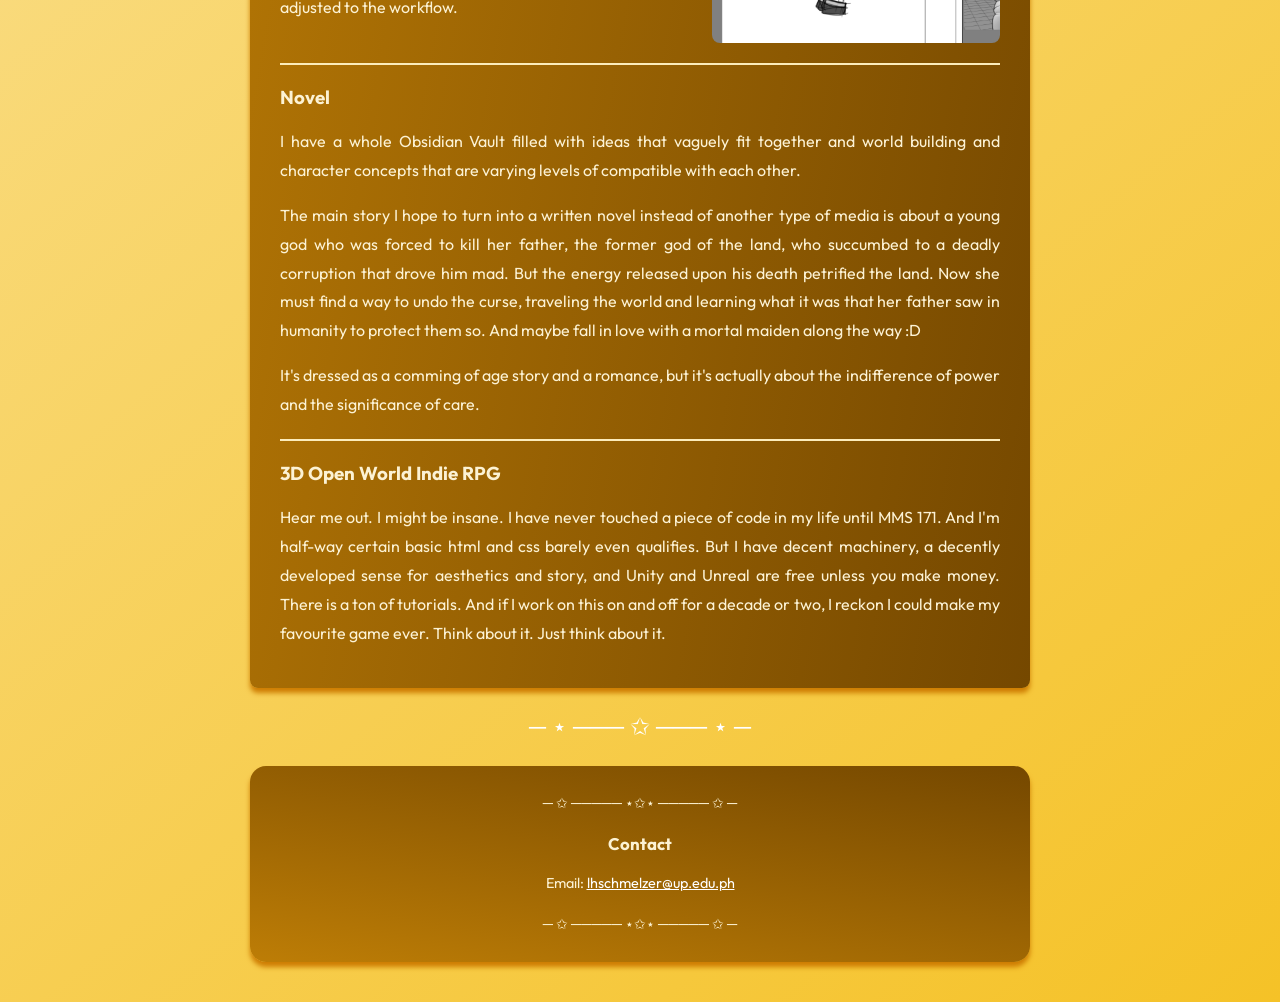
==== commit b261f667: "Update index.html" ====
--- a/index.html
+++ b/index.html
@@ -62,7 +62,7 @@
         significance of care.</p>
       <hr>
       <h3>3D Open World Indie RPG</h3>
-      <p>Hear me out. I might be insane. I have never touched a piece of code in my live until MMS 171. And I'm half-way 
+      <p>Hear me out. I might be insane. I have never touched a piece of code in my life until MMS 171. And I'm half-way 
         certain basic html and css barely even qualifies. But I have decent machinery, a decently developed sense for 
         aesthetics and story, and Unity and Unreal are free unless you make money. There is a ton of tutorials. And if I work 
         on this on and off for a decade or two, I reckon I could make my favourite game ever. Think about it. Just think about it.</p>
--- a/styles.css
+++ b/styles.css
@@ -150,10 +150,6 @@
   transform: translateY(-4px);
   transition: transform 0.3s ease, box-shadow 0.3s ease;
 }
-:hover {
-  transform: translateY(-4px);
-  transition: transform 0.3s ease, box-shadow 0.3s ease;
-}
 a:link {
   color: white;
 }
